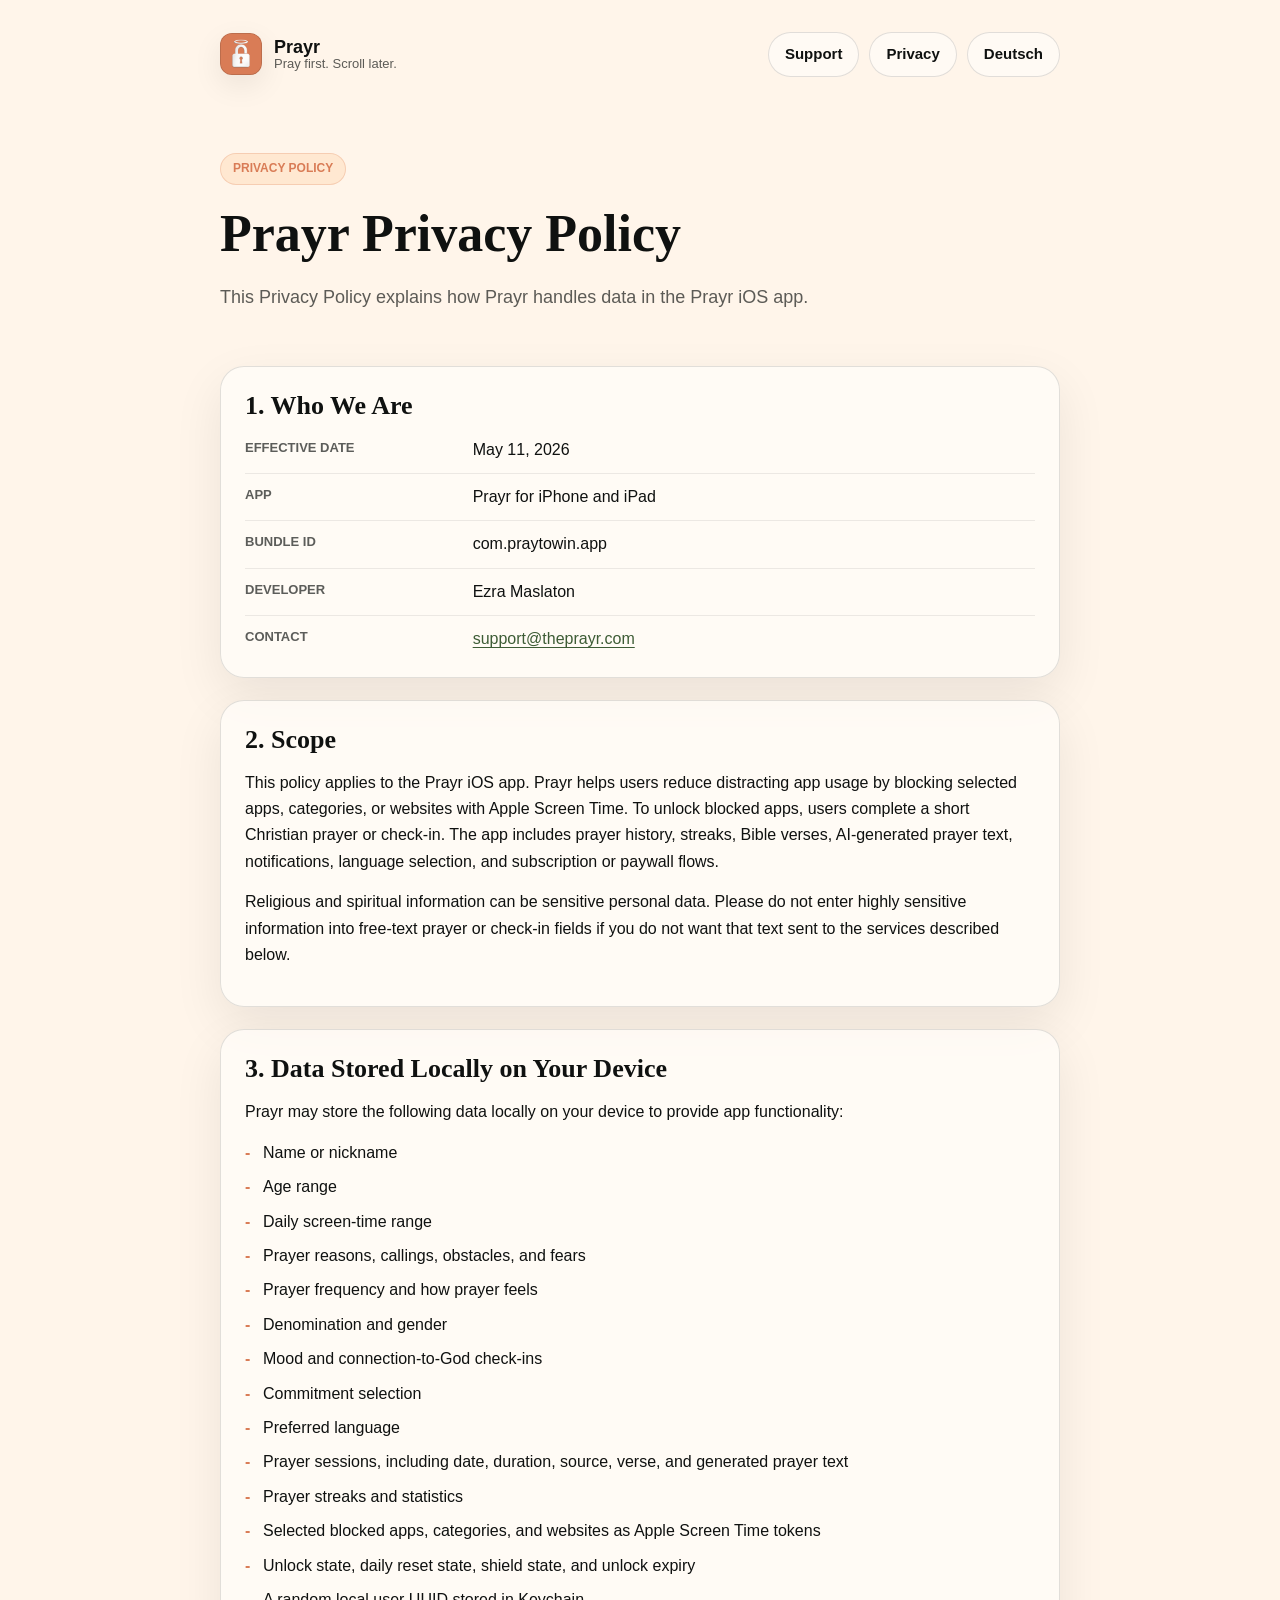
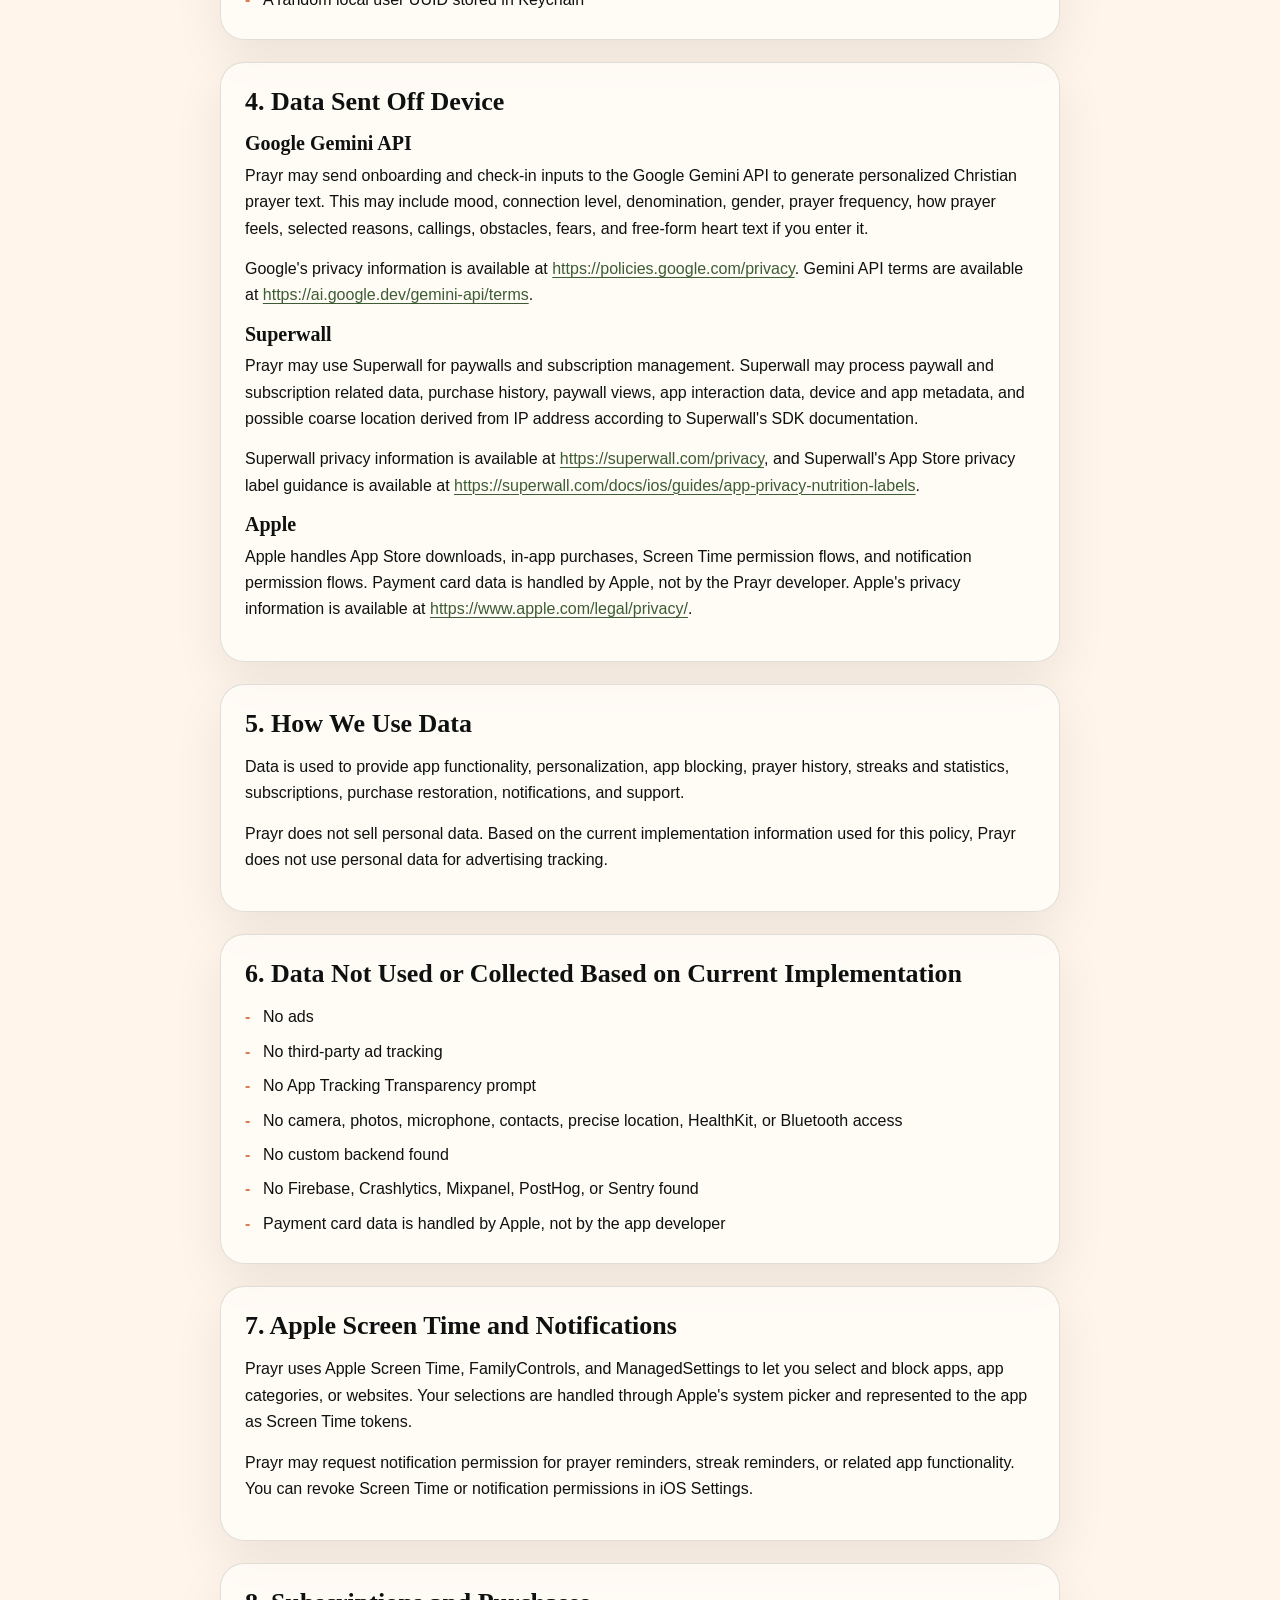
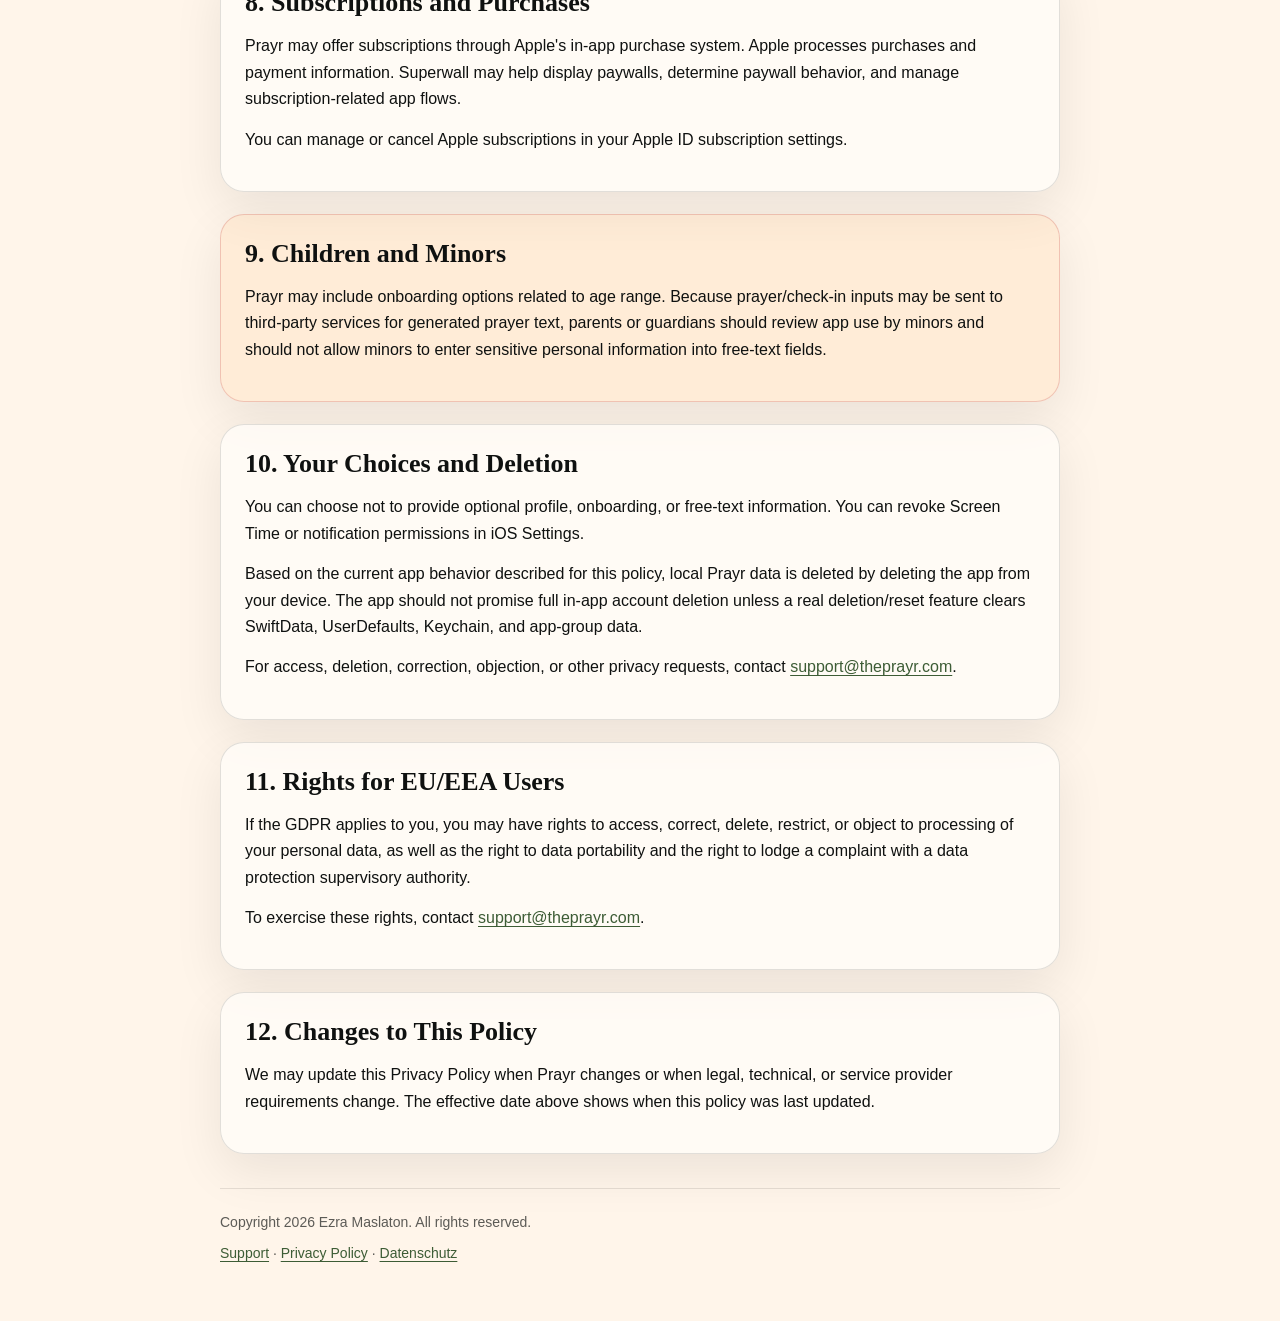
==== docs/privacy/index.html @ 4fd10ea1 "Add Prayr support and privacy site" ====
<!doctype html>
<html lang="en">
  <head>
    <meta charset="utf-8">
    <meta name="viewport" content="width=device-width, initial-scale=1">
    <title>Prayr Privacy Policy</title>
    <meta name="description" content="Privacy Policy for Prayr, the Christian prayer habit and Screen Time app blocker for iOS.">
    <meta property="og:image" content="https://theprayr.com/assets/app-icon.png">
    <link rel="icon" href="../assets/app-icon.png" type="image/png">
    <link rel="stylesheet" href="../assets/styles.css">
  </head>
  <body>
    <main class="site-shell">
      <header class="site-header">
        <a class="brand" href="../">
          <span class="brand-mark" aria-hidden="true"><img src="../assets/app-icon.png" alt=""></span>
          <span class="brand-text">
            <span class="brand-name">Prayr</span>
            <span class="brand-tagline">Pray first. Scroll later.</span>
          </span>
        </a>
        <nav class="nav" aria-label="Main navigation">
          <a href="../support/">Support</a>
          <a href="./" aria-current="page">Privacy</a>
          <a href="../de/datenschutz/">Deutsch</a>
        </nav>
      </header>

      <section class="hero">
        <p class="eyebrow">Privacy Policy</p>
        <h1>Prayr Privacy Policy</h1>
        <p class="lede">This Privacy Policy explains how Prayr handles data in the Prayr iOS app.</p>
      </section>

      <section class="content-stack">
        <div class="panel">
          <h2>1. Who We Are</h2>
          <ul class="meta-list">
            <li><span class="meta-label">Effective date</span><span>May 11, 2026</span></li>
            <li><span class="meta-label">App</span><span>Prayr for iPhone and iPad</span></li>
            <li><span class="meta-label">Bundle ID</span><span>com.praytowin.app</span></li>
            <li><span class="meta-label">Developer</span><span>Ezra Maslaton</span></li>
            <li><span class="meta-label">Contact</span><span><a href="mailto:support@theprayr.com">support@theprayr.com</a></span></li>
          </ul>
        </div>

        <div class="panel">
          <h2>2. Scope</h2>
          <p>This policy applies to the Prayr iOS app. Prayr helps users reduce distracting app usage by blocking selected apps, categories, or websites with Apple Screen Time. To unlock blocked apps, users complete a short Christian prayer or check-in. The app includes prayer history, streaks, Bible verses, AI-generated prayer text, notifications, language selection, and subscription or paywall flows.</p>
          <p>Religious and spiritual information can be sensitive personal data. Please do not enter highly sensitive information into free-text prayer or check-in fields if you do not want that text sent to the services described below.</p>
        </div>

        <div class="panel">
          <h2>3. Data Stored Locally on Your Device</h2>
          <p>Prayr may store the following data locally on your device to provide app functionality:</p>
          <ul class="plain-list">
            <li>Name or nickname</li>
            <li>Age range</li>
            <li>Daily screen-time range</li>
            <li>Prayer reasons, callings, obstacles, and fears</li>
            <li>Prayer frequency and how prayer feels</li>
            <li>Denomination and gender</li>
            <li>Mood and connection-to-God check-ins</li>
            <li>Commitment selection</li>
            <li>Preferred language</li>
            <li>Prayer sessions, including date, duration, source, verse, and generated prayer text</li>
            <li>Prayer streaks and statistics</li>
            <li>Selected blocked apps, categories, and websites as Apple Screen Time tokens</li>
            <li>Unlock state, daily reset state, shield state, and unlock expiry</li>
            <li>A random local user UUID stored in Keychain</li>
          </ul>
        </div>

        <div class="panel">
          <h2>4. Data Sent Off Device</h2>
          <h3>Google Gemini API</h3>
          <p>Prayr may send onboarding and check-in inputs to the Google Gemini API to generate personalized Christian prayer text. This may include mood, connection level, denomination, gender, prayer frequency, how prayer feels, selected reasons, callings, obstacles, fears, and free-form heart text if you enter it.</p>
          <p>Google's privacy information is available at <a href="https://policies.google.com/privacy">https://policies.google.com/privacy</a>. Gemini API terms are available at <a href="https://ai.google.dev/gemini-api/terms">https://ai.google.dev/gemini-api/terms</a>.</p>

          <h3>Superwall</h3>
          <p>Prayr may use Superwall for paywalls and subscription management. Superwall may process paywall and subscription related data, purchase history, paywall views, app interaction data, device and app metadata, and possible coarse location derived from IP address according to Superwall's SDK documentation.</p>
          <p>Superwall privacy information is available at <a href="https://superwall.com/privacy">https://superwall.com/privacy</a>, and Superwall's App Store privacy label guidance is available at <a href="https://superwall.com/docs/ios/guides/app-privacy-nutrition-labels">https://superwall.com/docs/ios/guides/app-privacy-nutrition-labels</a>.</p>

          <h3>Apple</h3>
          <p>Apple handles App Store downloads, in-app purchases, Screen Time permission flows, and notification permission flows. Payment card data is handled by Apple, not by the Prayr developer. Apple's privacy information is available at <a href="https://www.apple.com/legal/privacy/">https://www.apple.com/legal/privacy/</a>.</p>
        </div>

        <div class="panel">
          <h2>5. How We Use Data</h2>
          <p>Data is used to provide app functionality, personalization, app blocking, prayer history, streaks and statistics, subscriptions, purchase restoration, notifications, and support.</p>
          <p>Prayr does not sell personal data. Based on the current implementation information used for this policy, Prayr does not use personal data for advertising tracking.</p>
        </div>

        <div class="panel">
          <h2>6. Data Not Used or Collected Based on Current Implementation</h2>
          <ul class="plain-list">
            <li>No ads</li>
            <li>No third-party ad tracking</li>
            <li>No App Tracking Transparency prompt</li>
            <li>No camera, photos, microphone, contacts, precise location, HealthKit, or Bluetooth access</li>
            <li>No custom backend found</li>
            <li>No Firebase, Crashlytics, Mixpanel, PostHog, or Sentry found</li>
            <li>Payment card data is handled by Apple, not by the app developer</li>
          </ul>
        </div>

        <div class="panel">
          <h2>7. Apple Screen Time and Notifications</h2>
          <p>Prayr uses Apple Screen Time, FamilyControls, and ManagedSettings to let you select and block apps, app categories, or websites. Your selections are handled through Apple's system picker and represented to the app as Screen Time tokens.</p>
          <p>Prayr may request notification permission for prayer reminders, streak reminders, or related app functionality. You can revoke Screen Time or notification permissions in iOS Settings.</p>
        </div>

        <div class="panel">
          <h2>8. Subscriptions and Purchases</h2>
          <p>Prayr may offer subscriptions through Apple's in-app purchase system. Apple processes purchases and payment information. Superwall may help display paywalls, determine paywall behavior, and manage subscription-related app flows.</p>
          <p>You can manage or cancel Apple subscriptions in your Apple ID subscription settings.</p>
        </div>

        <div class="panel warning">
          <h2>9. Children and Minors</h2>
          <p>Prayr may include onboarding options related to age range. Because prayer/check-in inputs may be sent to third-party services for generated prayer text, parents or guardians should review app use by minors and should not allow minors to enter sensitive personal information into free-text fields.</p>
        </div>

        <div class="panel">
          <h2>10. Your Choices and Deletion</h2>
          <p>You can choose not to provide optional profile, onboarding, or free-text information. You can revoke Screen Time or notification permissions in iOS Settings.</p>
          <p>Based on the current app behavior described for this policy, local Prayr data is deleted by deleting the app from your device. The app should not promise full in-app account deletion unless a real deletion/reset feature clears SwiftData, UserDefaults, Keychain, and app-group data.</p>
          <p>For access, deletion, correction, objection, or other privacy requests, contact <a href="mailto:support@theprayr.com">support@theprayr.com</a>.</p>
        </div>

        <div class="panel">
          <h2>11. Rights for EU/EEA Users</h2>
          <p>If the GDPR applies to you, you may have rights to access, correct, delete, restrict, or object to processing of your personal data, as well as the right to data portability and the right to lodge a complaint with a data protection supervisory authority.</p>
          <p>To exercise these rights, contact <a href="mailto:support@theprayr.com">support@theprayr.com</a>.</p>
        </div>

        <div class="panel">
          <h2>12. Changes to This Policy</h2>
          <p>We may update this Privacy Policy when Prayr changes or when legal, technical, or service provider requirements change. The effective date above shows when this policy was last updated.</p>
        </div>
      </section>

      <footer class="site-footer">
        <span>Copyright 2026 Ezra Maslaton. All rights reserved.</span>
        <span><a href="../support/">Support</a> · <a href="./">Privacy Policy</a> · <a href="../de/datenschutz/">Datenschutz</a></span>
      </footer>
    </main>
  </body>
</html>
---- docs/assets/styles.css ----
:root {
  --manifest-black: #0f1110;
  --morning-cream: #fff5ea;
  --apricot: #ffd2a6;
  --apricot-dark: #e6b88a;
  --growth-green: #3d5c35;
  --clay-terra: #d97c56;
  --mist-lavender: #e6e1f0;
  --golden-hour: #ebc25e;
  --burnt-red: #bf3f3f;
  --surface: #fffaf3;
  --surface-strong: #fffdf9;
  --border: rgba(15, 17, 16, 0.12);
  --muted: rgba(15, 17, 16, 0.68);
  --shadow: 0 18px 50px rgba(15, 17, 16, 0.08);
}

* {
  box-sizing: border-box;
}

html {
  color: var(--manifest-black);
  background: var(--morning-cream);
  font-family: -apple-system, BlinkMacSystemFont, "SF Pro Text", "Inter", sans-serif;
  line-height: 1.65;
}

body {
  margin: 0;
  min-width: 320px;
}

a {
  color: var(--growth-green);
  text-decoration-thickness: 0.08em;
  text-underline-offset: 0.18em;
}

a:hover {
  color: var(--clay-terra);
}

.site-shell {
  width: min(100%, 880px);
  margin: 0 auto;
  padding: 24px 20px 56px;
}

.site-header {
  display: flex;
  align-items: center;
  justify-content: space-between;
  gap: 20px;
  padding: 8px 0 40px;
}

.brand {
  display: inline-flex;
  align-items: center;
  gap: 12px;
  color: var(--manifest-black);
  font-weight: 700;
  text-decoration: none;
}

.brand-mark {
  display: grid;
  width: 42px;
  height: 42px;
  place-items: center;
  overflow: hidden;
  border: 1px solid rgba(15, 17, 16, 0.14);
  border-radius: 12px;
  background: var(--clay-terra);
  box-shadow: 0 10px 30px rgba(15, 17, 16, 0.08);
  flex: 0 0 auto;
}

.brand-mark img {
  display: block;
  width: 100%;
  height: 100%;
}

.brand-text {
  display: grid;
  gap: 0;
  line-height: 1.15;
}

.brand-name {
  font-size: 18px;
}

.brand-tagline {
  color: var(--muted);
  font-size: 13px;
  font-weight: 500;
}

.nav {
  display: flex;
  flex-wrap: wrap;
  justify-content: flex-end;
  gap: 10px;
}

.nav a,
.button {
  display: inline-flex;
  align-items: center;
  justify-content: center;
  min-height: 42px;
  padding: 9px 16px;
  border: 1px solid var(--border);
  border-radius: 999px;
  background: rgba(255, 253, 249, 0.68);
  color: var(--manifest-black);
  font-size: 15px;
  font-weight: 650;
  text-decoration: none;
}

.nav a:hover,
.button:hover {
  border-color: rgba(217, 124, 86, 0.42);
  color: var(--manifest-black);
}

.button.primary {
  border-color: var(--manifest-black);
  background: var(--manifest-black);
  color: var(--morning-cream);
}

.hero {
  display: grid;
  gap: 20px;
  margin-bottom: 30px;
  padding: 36px 0 10px;
}

.eyebrow {
  width: fit-content;
  margin: 0;
  padding: 5px 12px;
  border: 1px solid rgba(217, 124, 86, 0.25);
  border-radius: 999px;
  background: rgba(255, 210, 166, 0.36);
  color: var(--clay-terra);
  font-size: 12px;
  font-weight: 800;
  letter-spacing: 0;
  text-transform: uppercase;
}

h1,
h2,
h3 {
  margin: 0;
  font-family: ui-serif, Georgia, "Times New Roman", serif;
  line-height: 1.12;
}

h1 {
  max-width: 760px;
  font-size: clamp(34px, 7vw, 52px);
}

h2 {
  margin-bottom: 16px;
  font-size: 26px;
}

h3 {
  margin-bottom: 8px;
  font-size: 20px;
}

p {
  margin: 0 0 14px;
}

.lede {
  max-width: 720px;
  color: var(--muted);
  font-size: 18px;
}

.content-stack {
  display: grid;
  gap: 22px;
}

.panel {
  padding: 24px;
  border: 1px solid var(--border);
  border-radius: 24px;
  background: rgba(255, 253, 249, 0.76);
  box-shadow: var(--shadow);
}

.panel.flat {
  box-shadow: none;
}

.callout {
  border-color: rgba(61, 92, 53, 0.2);
  background: rgba(230, 225, 240, 0.35);
}

.warning {
  border-color: rgba(191, 63, 63, 0.24);
  background: rgba(255, 210, 166, 0.28);
}

.grid {
  display: grid;
  gap: 16px;
}

.grid.two {
  grid-template-columns: repeat(2, minmax(0, 1fr));
}

.quick-links {
  display: grid;
  grid-template-columns: repeat(2, minmax(0, 1fr));
  gap: 10px;
  margin-top: 4px;
}

.quick-links a {
  display: block;
  min-height: 44px;
  padding: 10px 12px;
  border: 1px solid var(--border);
  border-radius: 14px;
  background: var(--surface-strong);
  color: var(--manifest-black);
  font-size: 14px;
  font-weight: 650;
  text-decoration: none;
}

.meta-list,
.plain-list {
  margin: 0;
  padding: 0;
  list-style: none;
}

.meta-list {
  display: grid;
  gap: 10px;
}

.meta-list li {
  display: grid;
  grid-template-columns: minmax(120px, 0.38fr) 1fr;
  gap: 14px;
  padding-bottom: 10px;
  border-bottom: 1px solid rgba(15, 17, 16, 0.08);
}

.meta-list li:last-child {
  padding-bottom: 0;
  border-bottom: 0;
}

.meta-label {
  color: var(--muted);
  font-size: 13px;
  font-weight: 800;
  text-transform: uppercase;
}

.plain-list {
  display: grid;
  gap: 8px;
  margin: 8px 0 2px;
}

.plain-list li {
  position: relative;
  padding-left: 18px;
}

.plain-list li::before {
  position: absolute;
  left: 0;
  color: var(--clay-terra);
  content: "-";
  font-weight: 800;
}

.faq {
  display: grid;
  gap: 14px;
}

.faq-item {
  padding: 18px 0;
  border-top: 1px solid rgba(15, 17, 16, 0.1);
}

.faq-item:first-child {
  border-top: 0;
  padding-top: 0;
}

.faq-item:last-child {
  padding-bottom: 0;
}

.muted {
  color: var(--muted);
}

.site-footer {
  display: grid;
  gap: 8px;
  margin-top: 34px;
  padding-top: 22px;
  border-top: 1px solid rgba(15, 17, 16, 0.1);
  color: var(--muted);
  font-size: 14px;
}

@media (max-width: 700px) {
  .site-shell {
    padding: 18px 16px 44px;
  }

  .site-header {
    display: grid;
    gap: 18px;
    padding-bottom: 24px;
  }

  .nav {
    justify-content: flex-start;
  }

  .hero {
    padding-top: 18px;
  }

  .grid.two,
  .quick-links {
    grid-template-columns: 1fr;
  }

  .panel {
    padding: 20px;
    border-radius: 20px;
  }

  .meta-list li {
    grid-template-columns: 1fr;
    gap: 2px;
  }
}
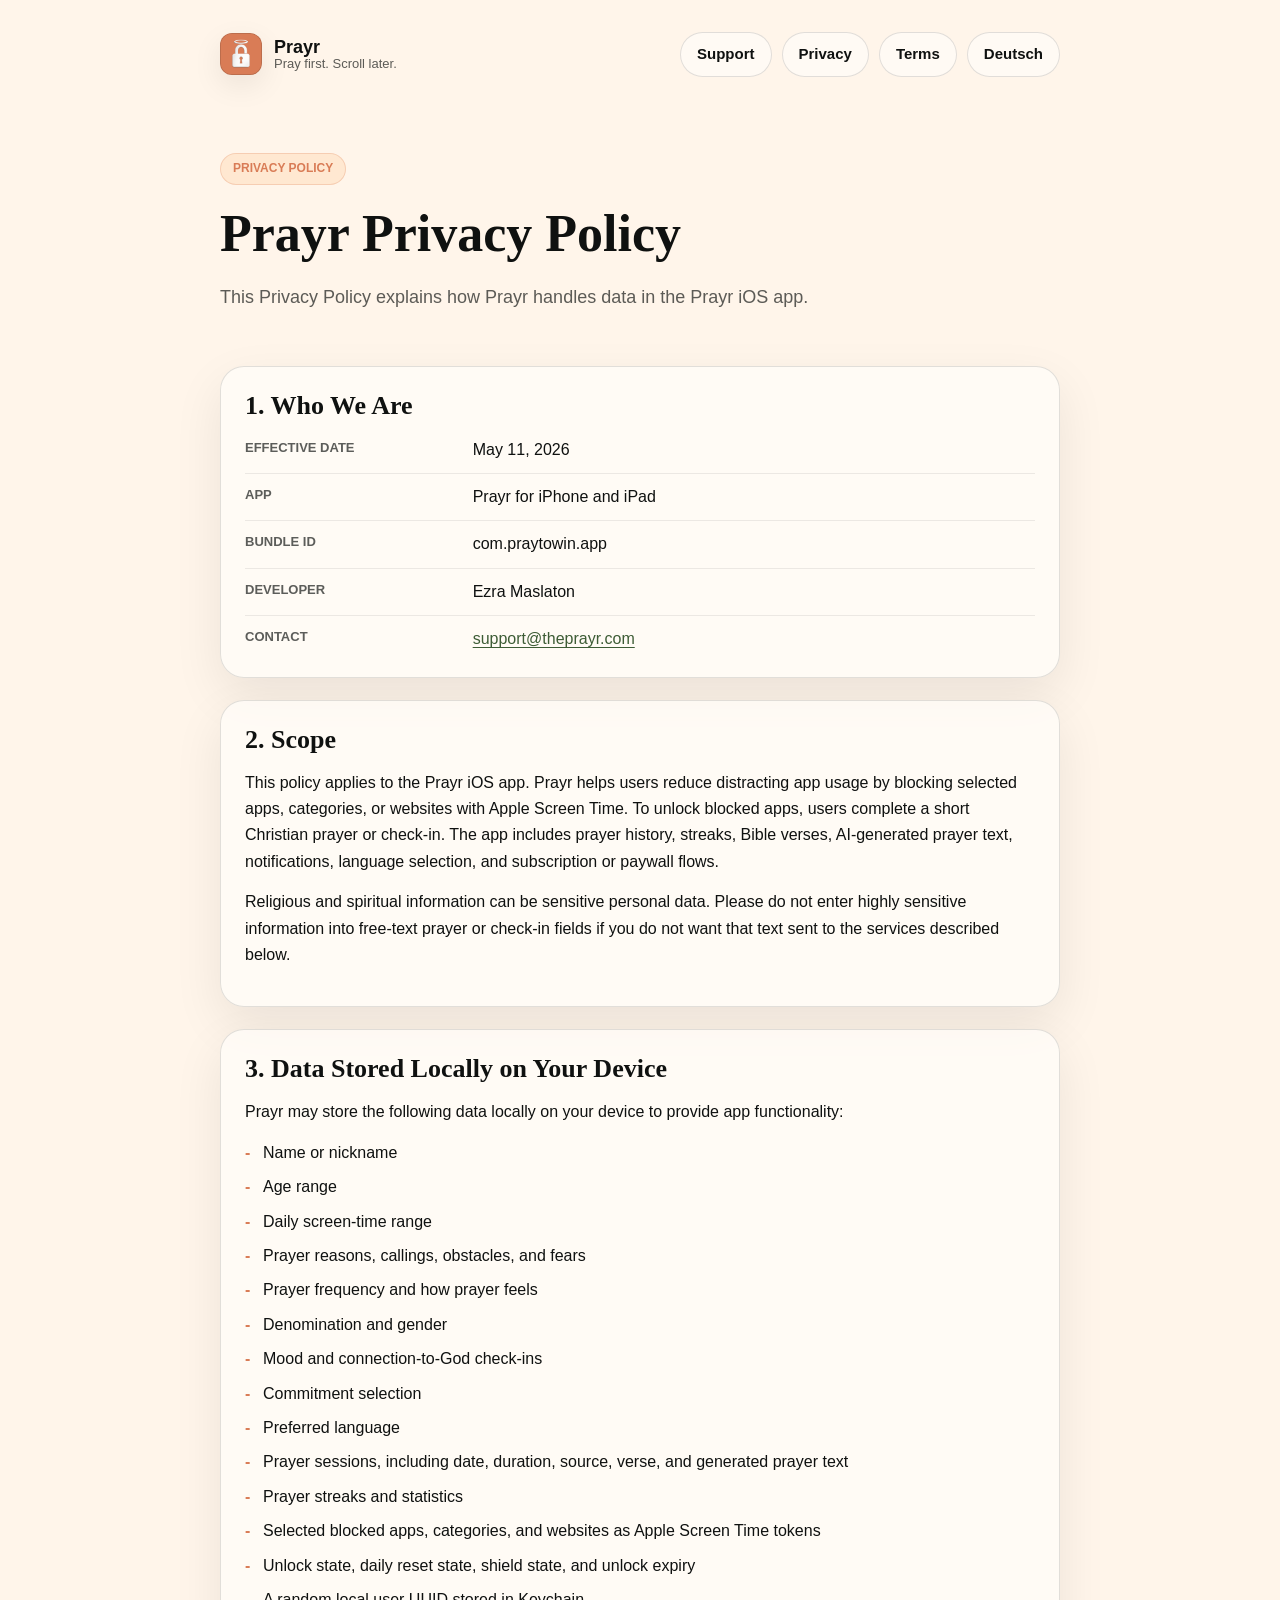
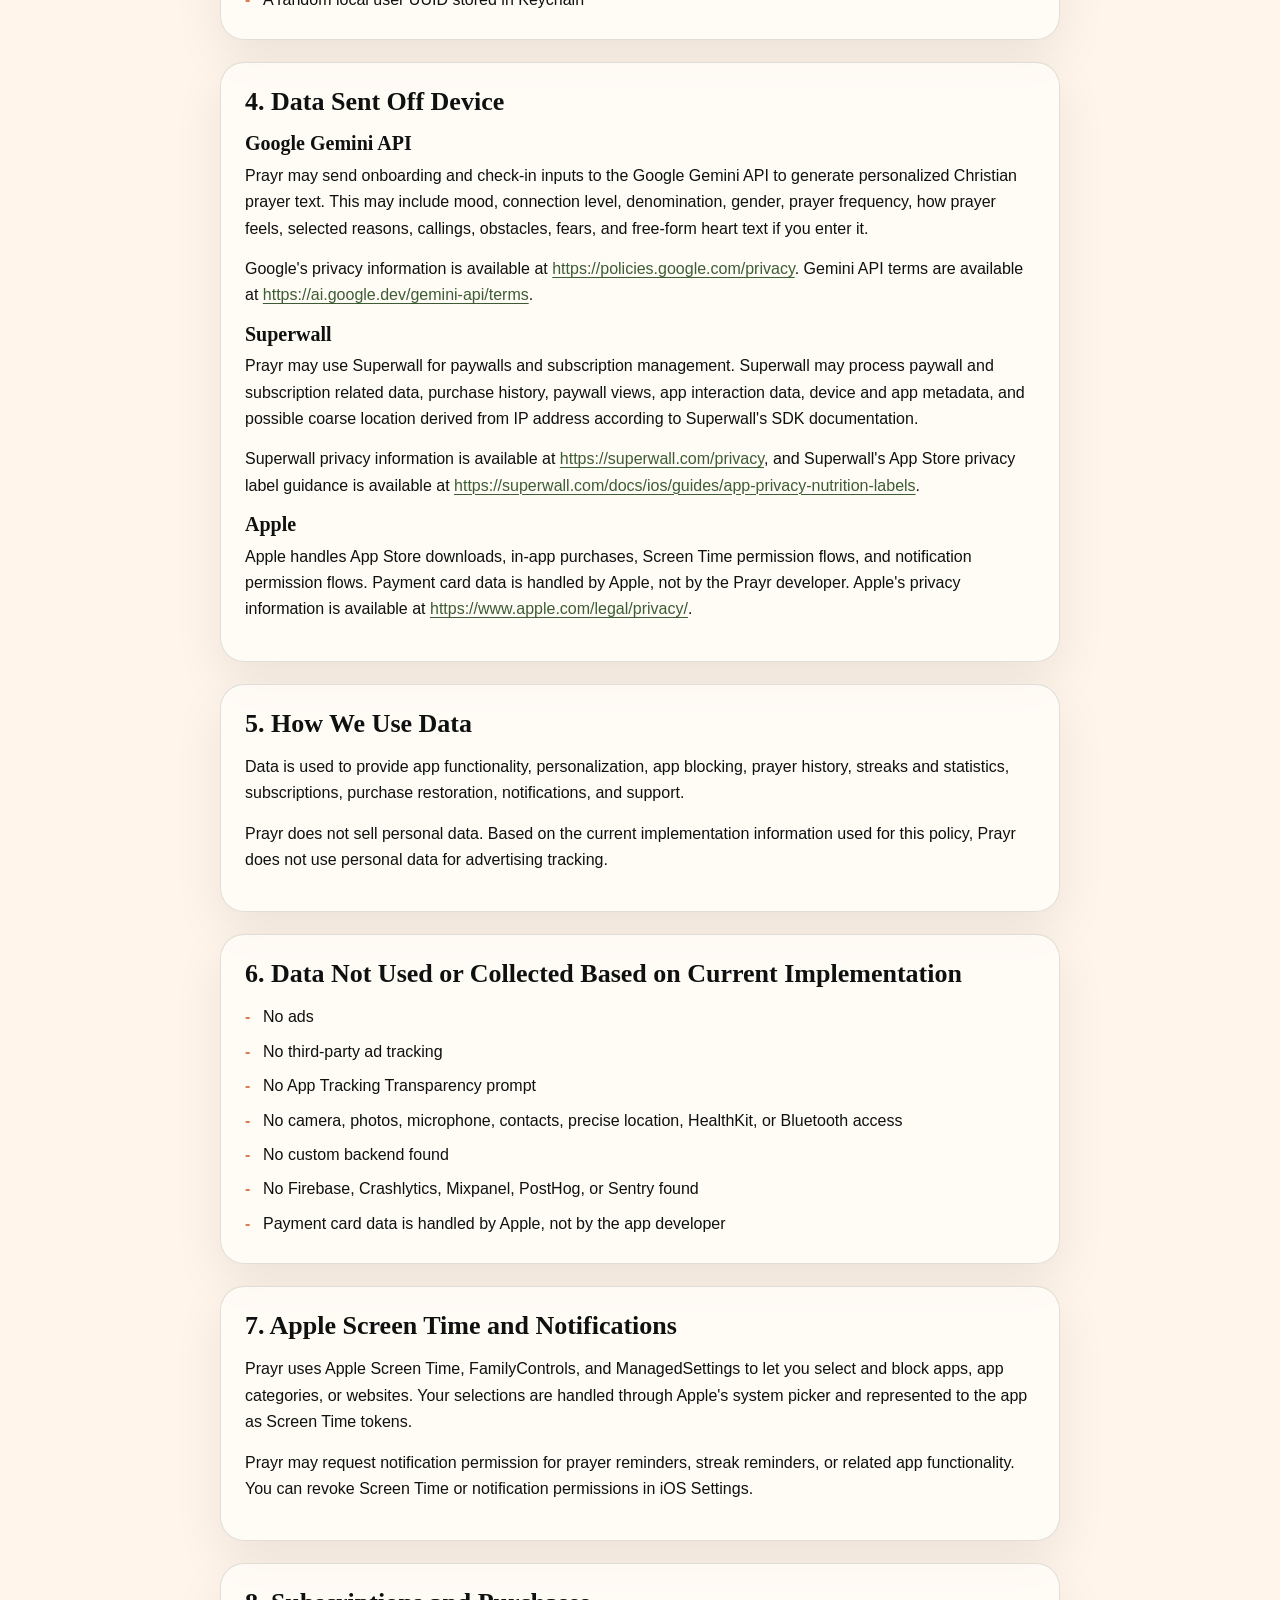
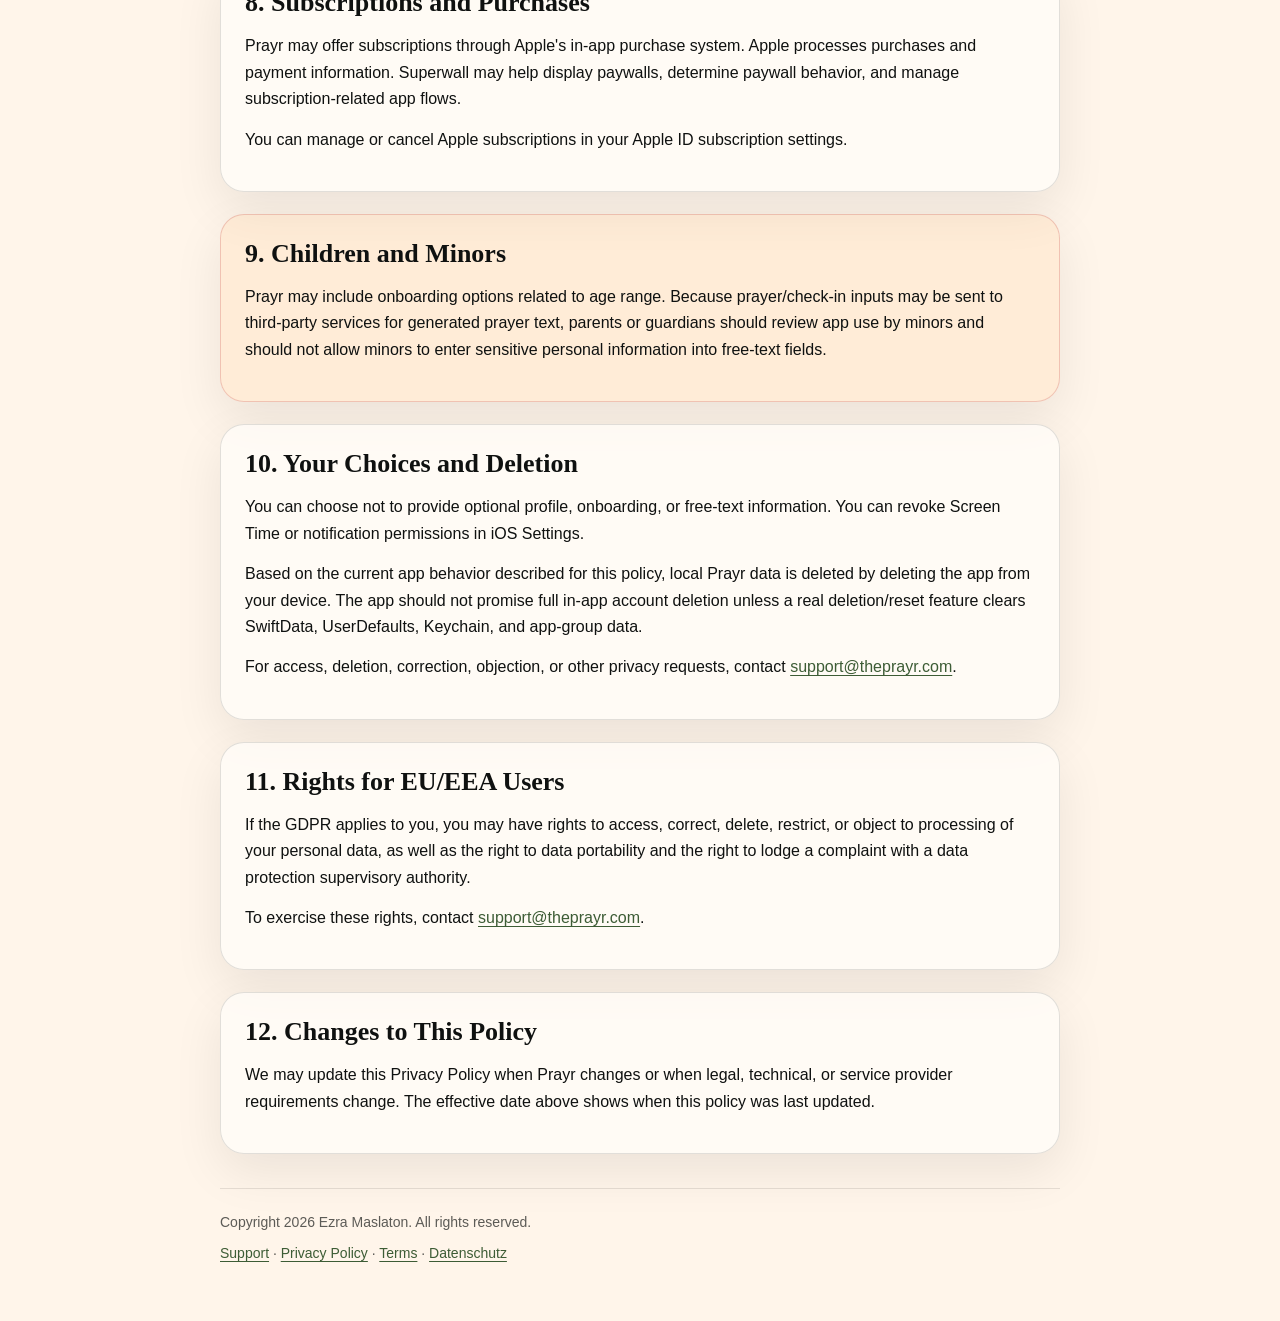
==== commit 6ae425b4: "Add Prayr terms page" ====
--- a/docs/privacy/index.html
+++ b/docs/privacy/index.html
@@ -22,6 +22,7 @@
         <nav class="nav" aria-label="Main navigation">
           <a href="../support/">Support</a>
           <a href="./" aria-current="page">Privacy</a>
+          <a href="../terms/">Terms</a>
           <a href="../de/datenschutz/">Deutsch</a>
         </nav>
       </header>
@@ -142,7 +143,7 @@
 
       <footer class="site-footer">
         <span>Copyright 2026 Ezra Maslaton. All rights reserved.</span>
-        <span><a href="../support/">Support</a> · <a href="./">Privacy Policy</a> · <a href="../de/datenschutz/">Datenschutz</a></span>
+        <span><a href="../support/">Support</a> · <a href="./">Privacy Policy</a> · <a href="../terms/">Terms</a> · <a href="../de/datenschutz/">Datenschutz</a></span>
       </footer>
     </main>
   </body>
--- a/docs/assets/styles.css
+++ b/docs/assets/styles.css
@@ -224,6 +224,10 @@
   grid-template-columns: repeat(2, minmax(0, 1fr));
 }
 
+.grid.three {
+  grid-template-columns: repeat(3, minmax(0, 1fr));
+}
+
 .quick-links {
   display: grid;
   grid-template-columns: repeat(2, minmax(0, 1fr));
@@ -348,6 +352,7 @@
   }
 
   .grid.two,
+  .grid.three,
   .quick-links {
     grid-template-columns: 1fr;
   }
